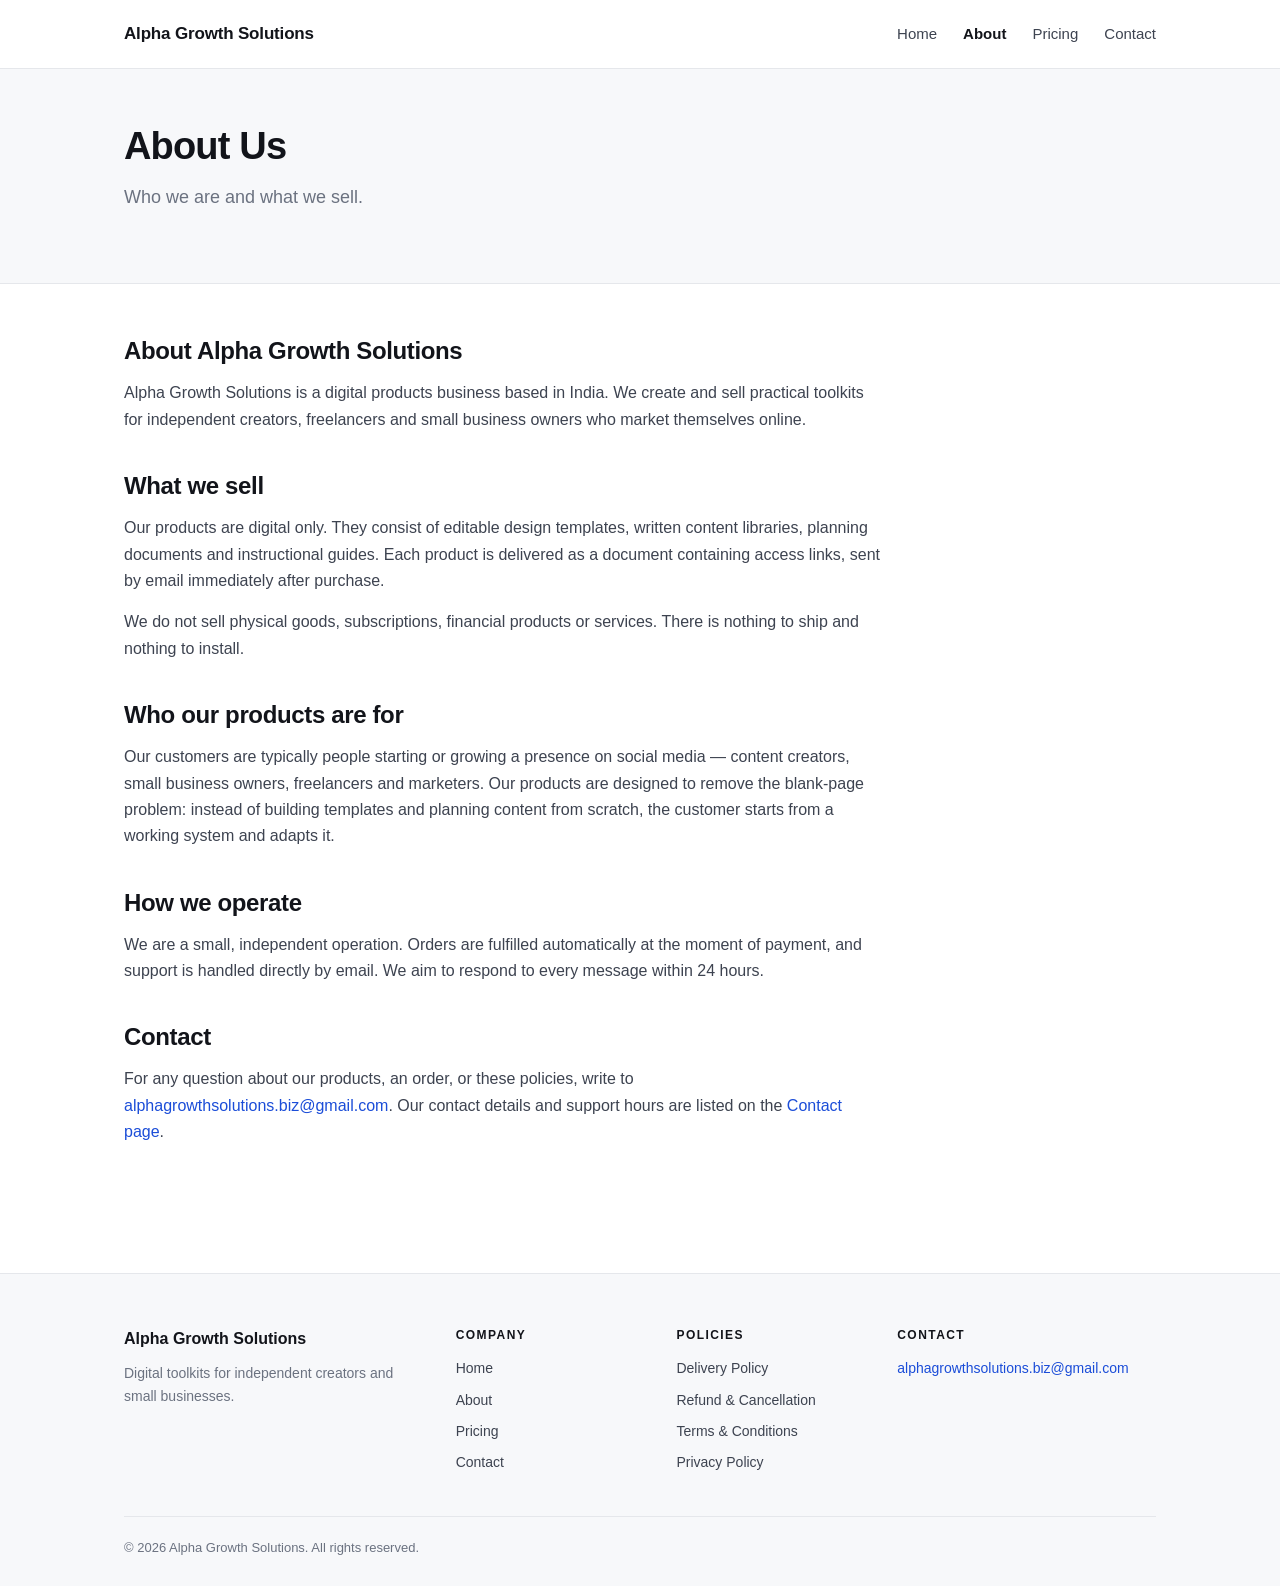
==== about.html @ 874b8387 "Contact by email only; remove phone, address and last-updated dates" ====
<!doctype html>
<html lang="en">
<head>
<meta charset="utf-8">
<meta name="viewport" content="width=device-width, initial-scale=1">
<title>About Us &middot; Alpha Growth Solutions</title>
<meta name="description" content="About Alpha Growth Solutions &mdash; who we are and what we sell.">
<link rel="stylesheet" href="assets/styles.css">
</head>
<body>
<header class="site-header">
  <div class="wrap header-inner">
    <a class="brand" href="index.html">Alpha Growth Solutions</a>
    <nav class="nav"><a href="index.html">Home</a>
        <a href="about.html" class="active">About</a>
        <a href="pricing.html">Pricing</a>
        <a href="contact.html">Contact</a></nav>
  </div>
</header>

<section class="hero">
  <div class="wrap">
    <h1>About Us</h1>
    <p class="hero-sub">Who we are and what we sell.</p>
  </div>
</section>
<main class="wrap prose">
<h2>About Alpha Growth Solutions</h2>
<p>Alpha Growth Solutions is a digital products business based in India. We create and sell practical toolkits
   for independent creators, freelancers and small business owners who market themselves online.</p>

<h2>What we sell</h2>
<p>Our products are digital only. They consist of editable design templates, written content
   libraries, planning documents and instructional guides. Each product is delivered as a document
   containing access links, sent by email immediately after purchase.</p>
<p>We do not sell physical goods, subscriptions, financial products or services. There is nothing to
   ship and nothing to install.</p>

<h2>Who our products are for</h2>
<p>Our customers are typically people starting or growing a presence on social media &mdash; content
   creators, small business owners, freelancers and marketers. Our products are designed to remove
   the blank-page problem: instead of building templates and planning content from scratch, the
   customer starts from a working system and adapts it.</p>

<h2>How we operate</h2>
<p>We are a small, independent operation. Orders are fulfilled automatically at the moment of
   payment, and support is handled directly by email. We aim to respond to every message
   within 24 hours.</p>

<h2>Contact</h2>
<p>For any question about our products, an order, or these policies, write to
   <a href="mailto:alphagrowthsolutions.biz@gmail.com">alphagrowthsolutions.biz@gmail.com</a>. Our contact details and support hours are listed
   on the <a href="contact.html">Contact page</a>.</p>
</main>

<footer class="site-footer">
  <div class="wrap">
    <div class="footer-grid">
      <div>
        <div class="footer-brand">Alpha Growth Solutions</div>
        <p class="footer-text">Digital toolkits for independent creators and small businesses.</p>
      </div>
      <div>
        <h4>Company</h4>
        <a href="index.html">Home</a>
        <a href="about.html" class="active">About</a>
        <a href="pricing.html">Pricing</a>
        <a href="contact.html">Contact</a>
      </div>
      <div>
        <h4>Policies</h4>
        <a href="delivery.html">Delivery Policy</a>
        <a href="refunds.html">Refund &amp; Cancellation</a>
        <a href="terms.html">Terms &amp; Conditions</a>
        <a href="privacy.html">Privacy Policy</a>
      </div>
      <div>
        <h4>Contact</h4>
        <p class="footer-text">
          <a href="mailto:alphagrowthsolutions.biz@gmail.com">alphagrowthsolutions.biz@gmail.com</a>
        </p>
      </div>
    </div>
    <div class="footer-bar">
      <span>&copy; 2026 Alpha Growth Solutions. All rights reserved.</span>
    </div>
  </div>
</footer>
</body>
</html>
---- assets/styles.css ----
/* Alpha Growth Solutions — site styles */

:root{
  --ink:#12141a;
  --body:#3d4350;
  --muted:#6b7280;
  --line:#e5e7eb;
  --bg:#ffffff;
  --bg-alt:#f7f8fa;
  --accent:#1b4dd8;
  --accent-dark:#123aa8;
  --max:1080px;
}

*,*::before,*::after{box-sizing:border-box;margin:0;padding:0}

html{-webkit-text-size-adjust:100%}

body{
  font-family:-apple-system,BlinkMacSystemFont,"Segoe UI",Inter,Roboto,Helvetica,Arial,sans-serif;
  color:var(--body);
  background:var(--bg);
  font-size:16px;
  line-height:1.65;
}

.wrap{max-width:var(--max);margin:0 auto;padding:0 24px}

a{color:var(--accent);text-decoration:none}
a:hover{text-decoration:underline}

/* ---------- header ---------- */
.site-header{
  background:var(--bg);
  border-bottom:1px solid var(--line);
  position:sticky;top:0;z-index:20;
}
.header-inner{
  display:flex;align-items:center;justify-content:space-between;
  gap:24px;min-height:68px;flex-wrap:wrap;
}
.brand{
  font-weight:700;font-size:17px;color:var(--ink);letter-spacing:-.01em;
}
.brand:hover{text-decoration:none}
.nav{display:flex;gap:26px;flex-wrap:wrap}
.nav a{color:var(--body);font-size:15px;font-weight:500}
.nav a.active{color:var(--ink);font-weight:600}

/* ---------- hero ---------- */
.hero{
  background:var(--bg-alt);
  border-bottom:1px solid var(--line);
  padding:56px 0;
}
.hero-lg{padding:88px 0}
.hero h1{
  font-size:38px;line-height:1.15;letter-spacing:-.022em;
  color:var(--ink);font-weight:800;
}
.hero-lg h1{font-size:46px}
.hero-sub{margin-top:14px;font-size:18px;color:var(--muted);max-width:640px}
.eyebrow{
  font-size:12px;font-weight:700;letter-spacing:.14em;text-transform:uppercase;
  color:var(--accent);margin-bottom:14px;
}

/* ---------- buttons ---------- */
.btn{
  display:inline-block;margin-top:26px;
  background:var(--accent);color:#fff;
  font-weight:600;font-size:15px;
  padding:12px 26px;border-radius:6px;
}
.btn:hover{background:var(--accent-dark);text-decoration:none}

/* ---------- content ---------- */
/* Every <main> also carries .wrap, and `.wrap{padding:0 24px}` is (0,1,0) while
   a bare `main` is only (0,0,1) — so the shorthand there would flatten the
   vertical padding to zero regardless of source order. The `main.wrap`
   qualifier and longhand properties below are what keep the space under the
   hero. Don't collapse this back into a bare `main { padding: ... }`. */
main{padding:52px 0 72px}
main.wrap{padding-top:52px;padding-bottom:72px}
.band{margin-bottom:52px}
.band:last-child{margin-bottom:0}

h2{
  font-size:24px;line-height:1.25;letter-spacing:-.015em;
  color:var(--ink);font-weight:700;margin-bottom:14px;
}
h3{
  font-size:18px;color:var(--ink);font-weight:700;
  margin:26px 0 10px;letter-spacing:-.008em;
}
p{margin-bottom:15px;max-width:760px}
ul,ol{margin:0 0 15px 22px;max-width:760px}
li{margin-bottom:8px}

.prose h2{margin-top:38px}
.prose h2:first-of-type{margin-top:0}
.meta{color:var(--muted);font-size:14px;margin-bottom:32px}
.small{font-size:14px;color:var(--muted)}

.card{
  border:1px solid var(--line);border-radius:10px;
  padding:30px;background:var(--bg);
}
.card h3{margin-top:0}

.price{font-size:26px;font-weight:800;color:var(--ink);margin:20px 0 6px}
.price span{font-size:15px;font-weight:500;color:var(--muted)}
.price.big{font-size:36px;margin:8px 0 26px}

.steps{counter-reset:s;list-style:none;margin-left:0}
.steps li{
  position:relative;padding-left:40px;margin-bottom:16px;max-width:760px;
}
.steps li::before{
  counter-increment:s;content:counter(s);
  position:absolute;left:0;top:1px;
  width:26px;height:26px;border-radius:50%;
  background:var(--accent);color:#fff;
  font-size:13px;font-weight:700;
  display:flex;align-items:center;justify-content:center;
}

.contact-grid{
  display:grid;grid-template-columns:repeat(auto-fit,minmax(230px,1fr));
  gap:20px;margin-bottom:44px;
}
.contact-card{
  border:1px solid var(--line);border-radius:10px;padding:24px;background:var(--bg-alt);
}
.contact-card h3{margin-top:0;font-size:15px;text-transform:uppercase;letter-spacing:.07em;color:var(--muted)}
.contact-card p{margin-bottom:6px;font-size:16px;color:var(--ink);word-break:break-word}
.contact-card.solo{max-width:520px;margin-bottom:44px;padding:28px}
.contact-email{font-size:19px;font-weight:600;margin:10px 0 12px}
.contact-email a{word-break:break-word}

/* ---------- footer ---------- */
.site-footer{
  background:var(--bg-alt);border-top:1px solid var(--line);
  padding:52px 0 28px;margin-top:40px;
}
.footer-grid{
  display:grid;grid-template-columns:1.6fr 1fr 1fr 1.4fr;
  gap:36px;padding-bottom:34px;
}
.footer-brand{font-weight:700;color:var(--ink);margin-bottom:10px}
.footer-text{font-size:14px;color:var(--muted);margin:0}
.site-footer h4{
  font-size:12px;text-transform:uppercase;letter-spacing:.12em;
  color:var(--ink);margin-bottom:12px;font-weight:700;
}
.site-footer a{display:block;font-size:14px;color:var(--body);margin-bottom:8px}
.footer-text a{display:inline;color:var(--accent)}
.footer-bar{
  border-top:1px solid var(--line);padding-top:20px;
  display:flex;justify-content:space-between;gap:16px;flex-wrap:wrap;
  font-size:13px;color:var(--muted);
}

@media (max-width:820px){
  .footer-grid{grid-template-columns:1fr 1fr}
}
@media (max-width:560px){
  .hero h1{font-size:30px}
  .hero-lg h1{font-size:34px}
  .header-inner{min-height:auto;padding:14px 0}
  .nav{gap:18px}
  .footer-grid{grid-template-columns:1fr}
}
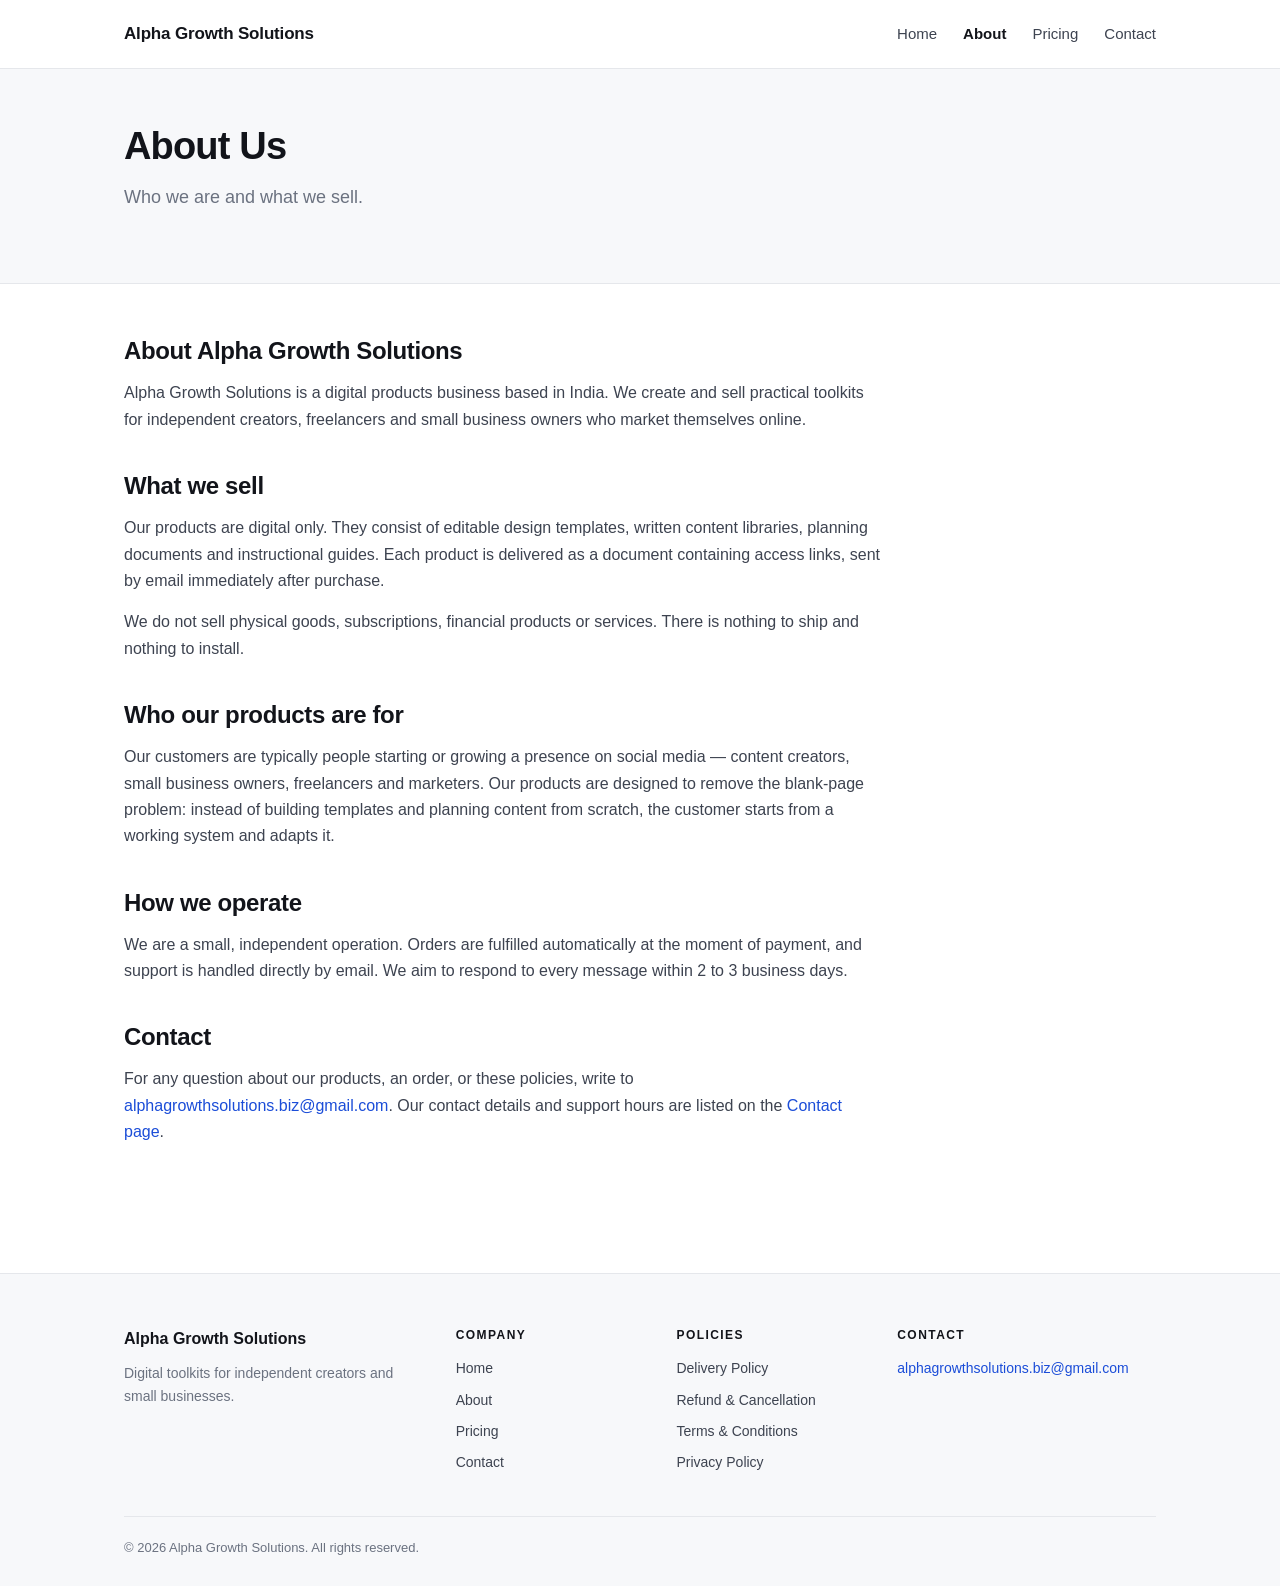
==== commit 38c876b4: "Support response time is 2-3 business days; clarify access window restarts on resend" ====
--- a/about.html
+++ b/about.html
@@ -45,7 +45,7 @@
 <h2>How we operate</h2>
 <p>We are a small, independent operation. Orders are fulfilled automatically at the moment of
    payment, and support is handled directly by email. We aim to respond to every message
-   within 24 hours.</p>
+   within 2 to 3 business days.</p>
 
 <h2>Contact</h2>
 <p>For any question about our products, an order, or these policies, write to
--- a/assets/styles.css
+++ b/assets/styles.css
@@ -98,7 +98,10 @@
 li{margin-bottom:8px}
 
 .prose h2{margin-top:38px}
-.prose h2:first-of-type{margin-top:0}
+/* Reset the leading gap only when the heading genuinely starts the page.
+   `:first-of-type` was wrong: on Contact the first h2 follows the email card,
+   so it matched and stripped the margin that separates them. */
+.prose h2:first-child{margin-top:0}
 .meta{color:var(--muted);font-size:14px;margin-bottom:32px}
 .small{font-size:14px;color:var(--muted)}
 
@@ -134,7 +137,10 @@
 }
 .contact-card h3{margin-top:0;font-size:15px;text-transform:uppercase;letter-spacing:.07em;color:var(--muted)}
 .contact-card p{margin-bottom:6px;font-size:16px;color:var(--ink);word-break:break-word}
-.contact-card.solo{max-width:520px;margin-bottom:44px;padding:28px}
+/* A bordered block needs more trailing space than a paragraph to read as an
+   equal break — its hard bottom edge sits tight, where text has descender slack.
+   Note this collapses with the following h2's margin-top, so it must exceed it. */
+.contact-card.solo{max-width:520px;margin-bottom:64px;padding:28px}
 .contact-email{font-size:19px;font-weight:600;margin:10px 0 12px}
 .contact-email a{word-break:break-word}
 
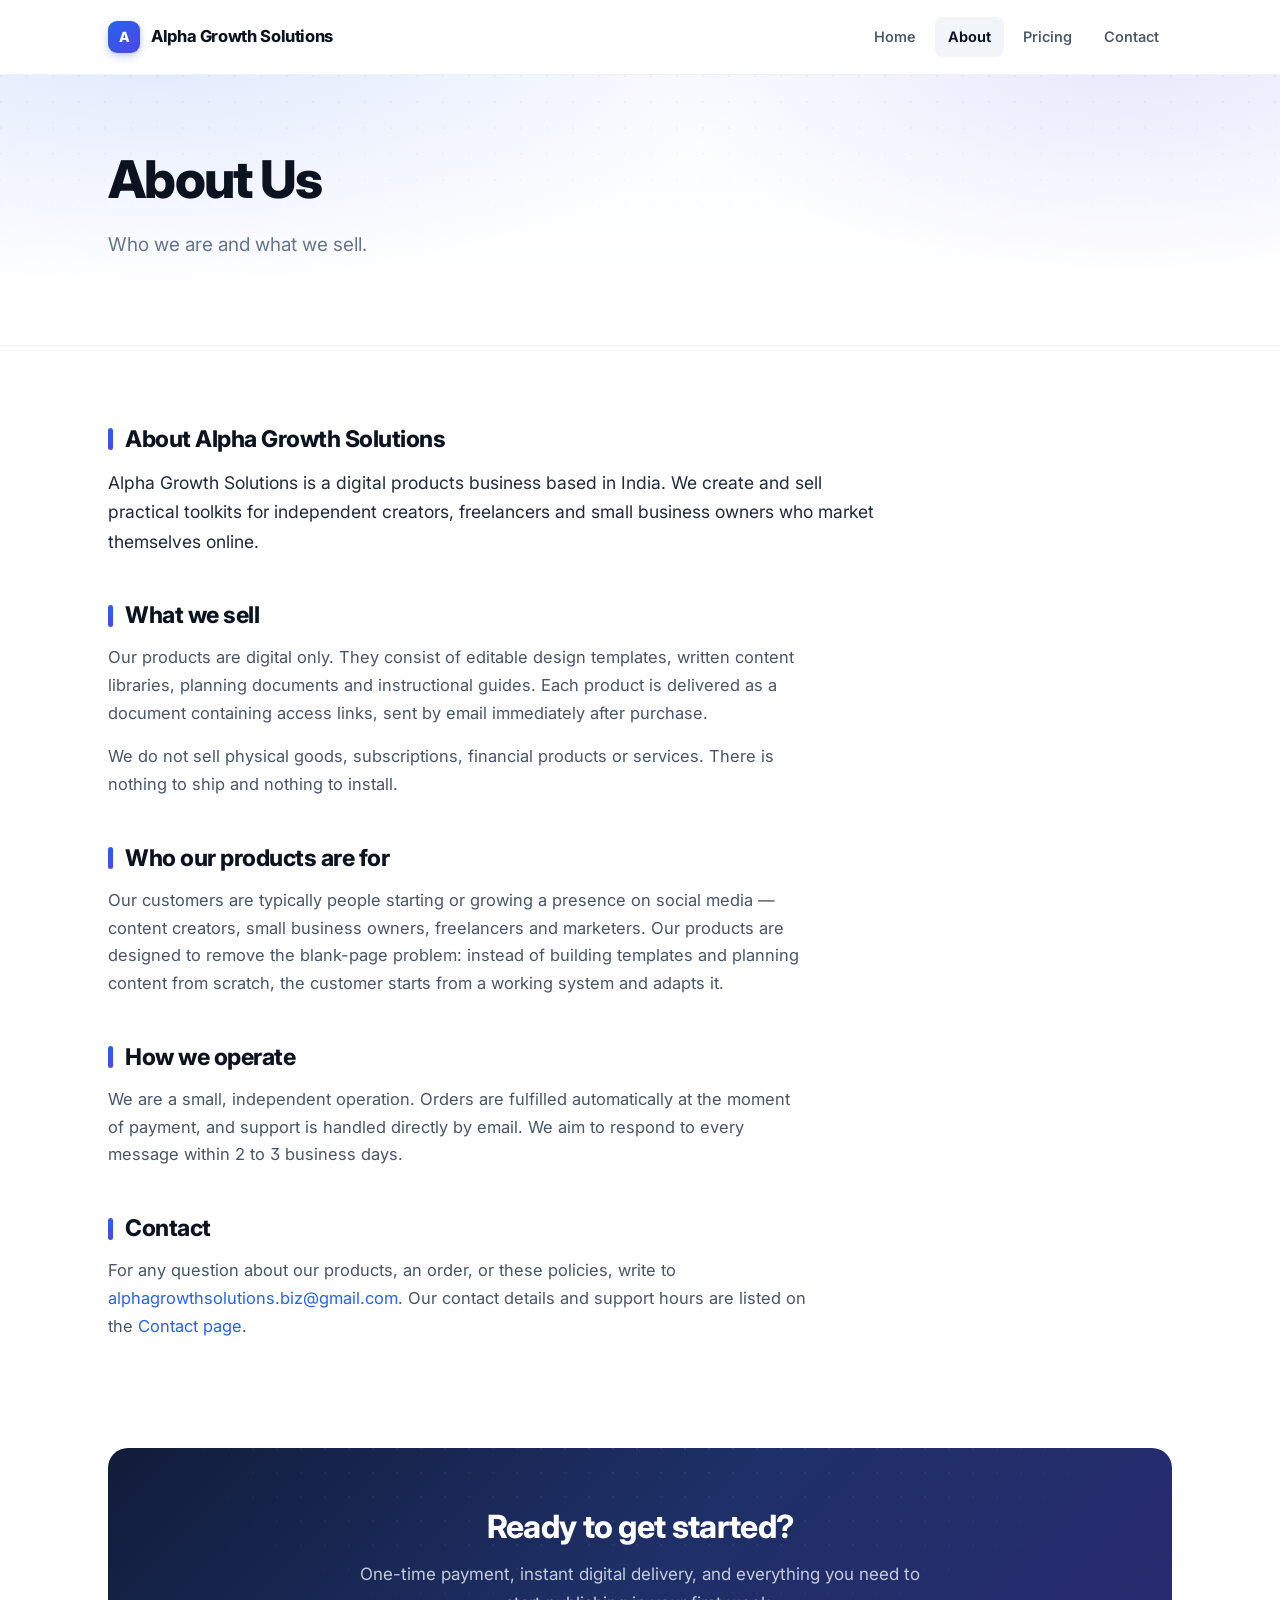
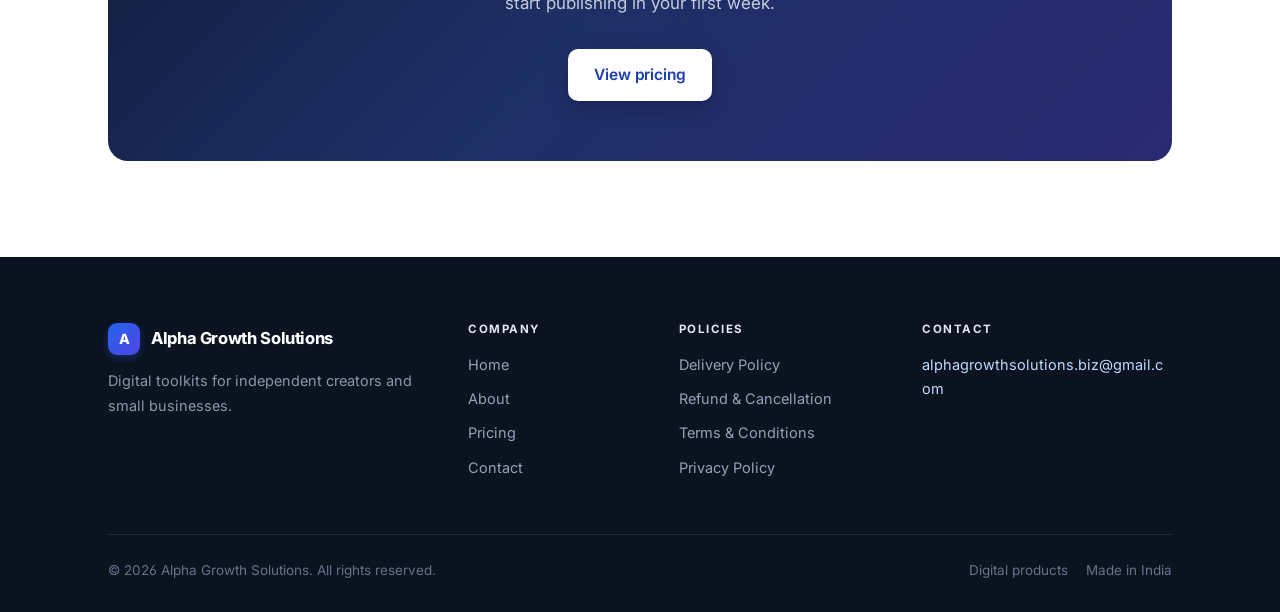
==== commit 0756ef0c: "Design pass: brand mark, icons, gradient hero, product/pricing cards, policy TOC, CTA band, dark foo" ====
--- a/about.html
+++ b/about.html
@@ -5,12 +5,19 @@
 <meta name="viewport" content="width=device-width, initial-scale=1">
 <title>About Us &middot; Alpha Growth Solutions</title>
 <meta name="description" content="About Alpha Growth Solutions &mdash; who we are and what we sell.">
+<meta name="theme-color" content="#2563eb">
+<link rel="preconnect" href="https://fonts.googleapis.com">
+<link rel="preconnect" href="https://fonts.gstatic.com" crossorigin>
+<link rel="stylesheet" href="https://fonts.googleapis.com/css2?family=Inter:wght@400;500;600;700;800&display=swap">
 <link rel="stylesheet" href="assets/styles.css">
 </head>
 <body>
 <header class="site-header">
   <div class="wrap header-inner">
-    <a class="brand" href="index.html">Alpha Growth Solutions</a>
+    <a class="brand" href="index.html">
+      <span class="brand-mark"><span>A</span></span>
+      Alpha Growth Solutions
+    </a>
     <nav class="nav"><a href="index.html">Home</a>
         <a href="about.html" class="active">About</a>
         <a href="pricing.html">Pricing</a>
@@ -24,7 +31,8 @@
     <p class="hero-sub">Who we are and what we sell.</p>
   </div>
 </section>
-<main class="wrap prose">
+<main class="wrap">
+<div class="prose">
 <h2>About Alpha Growth Solutions</h2>
 <p>Alpha Growth Solutions is a digital products business based in India. We create and sell practical toolkits
    for independent creators, freelancers and small business owners who market themselves online.</p>
@@ -51,13 +59,29 @@
 <p>For any question about our products, an order, or these policies, write to
    <a href="mailto:alphagrowthsolutions.biz@gmail.com">alphagrowthsolutions.biz@gmail.com</a>. Our contact details and support hours are listed
    on the <a href="contact.html">Contact page</a>.</p>
+</div>
 </main>
+
+<div class="wrap">
+  <section class="cta">
+    <h2>Ready to get started?</h2>
+    <p>One-time payment, instant digital delivery, and everything you need to start
+       publishing in your first week.</p>
+    <div class="btn-row">
+      <a class="btn btn-light" href="pricing.html">View pricing</a>
+    </div>
+  </section>
+</div>
+
 
 <footer class="site-footer">
   <div class="wrap">
     <div class="footer-grid">
       <div>
-        <div class="footer-brand">Alpha Growth Solutions</div>
+        <div class="footer-brand">
+          <span class="brand-mark"><span>A</span></span>
+          Alpha Growth Solutions
+        </div>
         <p class="footer-text">Digital toolkits for independent creators and small businesses.</p>
       </div>
       <div>
@@ -83,6 +107,10 @@
     </div>
     <div class="footer-bar">
       <span>&copy; 2026 Alpha Growth Solutions. All rights reserved.</span>
+      <span class="dot-row">
+        <span>Digital products</span>
+        <span>Made in India</span>
+      </span>
     </div>
   </div>
 </footer>
--- a/assets/styles.css
+++ b/assets/styles.css
@@ -1,179 +1,391 @@
-/* Alpha Growth Solutions — site styles */
+/* ==========================================================================
+   Alpha Growth Solutions — design system
+   ========================================================================== */
 
 :root{
-  --ink:#12141a;
-  --body:#3d4350;
-  --muted:#6b7280;
-  --line:#e5e7eb;
+  /* neutrals */
+  --ink:#0b1220;
+  --ink-2:#1e293b;
+  --body:#475569;
+  --muted:#64748b;
+  --faint:#94a3b8;
+  --line:#e5e9f0;
+  --line-soft:#eef2f7;
   --bg:#ffffff;
-  --bg-alt:#f7f8fa;
-  --accent:#1b4dd8;
-  --accent-dark:#123aa8;
-  --max:1080px;
+  --bg-soft:#f8fafc;
+  --bg-tint:#f1f5f9;
+
+  /* brand */
+  --brand:#2563eb;
+  --brand-dark:#1d4ed8;
+  --brand-deep:#1e40af;
+  --violet:#4f46e5;
+  --sky:#0ea5e9;
+  --green:#059669;
+
+  --grad:linear-gradient(135deg,var(--brand) 0%,var(--violet) 100%);
+
+  --shadow-sm:0 1px 2px rgba(15,23,42,.05);
+  --shadow:0 4px 14px rgba(15,23,42,.07),0 1px 3px rgba(15,23,42,.04);
+  --shadow-lg:0 18px 44px rgba(15,23,42,.11),0 4px 12px rgba(15,23,42,.05);
+
+  --r:14px;
+  --r-sm:9px;
+  --max:1120px;
 }
 
 *,*::before,*::after{box-sizing:border-box;margin:0;padding:0}
-
-html{-webkit-text-size-adjust:100%}
+html{-webkit-text-size-adjust:100%;scroll-behavior:smooth;scroll-padding-top:88px}
 
 body{
-  font-family:-apple-system,BlinkMacSystemFont,"Segoe UI",Inter,Roboto,Helvetica,Arial,sans-serif;
+  font-family:"Inter",-apple-system,BlinkMacSystemFont,"Segoe UI",Roboto,Helvetica,Arial,sans-serif;
   color:var(--body);
   background:var(--bg);
-  font-size:16px;
-  line-height:1.65;
-}
-
-.wrap{max-width:var(--max);margin:0 auto;padding:0 24px}
-
-a{color:var(--accent);text-decoration:none}
-a:hover{text-decoration:underline}
-
-/* ---------- header ---------- */
+  font-size:16.5px;
+  line-height:1.68;
+  -webkit-font-smoothing:antialiased;
+  -moz-osx-font-smoothing:grayscale;
+  font-feature-settings:"cv02","cv03","cv04","ss01";
+}
+
+.wrap{max-width:var(--max);margin:0 auto;padding:0 28px}
+
+a{color:var(--brand);text-decoration:none;transition:color .15s ease}
+a:hover{color:var(--brand-deep)}
+
+h1,h2,h3,h4{color:var(--ink);letter-spacing:-.021em;line-height:1.18}
+h1{font-size:clamp(34px,4.6vw,52px);font-weight:800;letter-spacing:-.032em}
+h2{font-size:clamp(24px,2.7vw,32px);font-weight:750}
+h3{font-size:19px;font-weight:700;letter-spacing:-.014em}
+h4{font-size:15px;font-weight:700}
+
+p{margin-bottom:16px;max-width:70ch}
+ul,ol{margin:0 0 16px 22px;max-width:70ch}
+li{margin-bottom:9px}
+strong{color:var(--ink-2);font-weight:650}
+
+/* ---------- shared atoms ------------------------------------------------ */
+.eyebrow{
+  display:inline-flex;align-items:center;gap:8px;
+  font-size:12px;font-weight:700;letter-spacing:.13em;text-transform:uppercase;
+  color:var(--brand);margin-bottom:18px;
+}
+.eyebrow::before{
+  content:"";width:22px;height:2px;border-radius:2px;background:var(--grad);
+}
+
+.pill{
+  display:inline-flex;align-items:center;gap:7px;
+  background:var(--bg-tint);border:1px solid var(--line);
+  color:var(--ink-2);font-size:13px;font-weight:600;
+  padding:6px 13px;border-radius:999px;
+}
+.pill svg{width:14px;height:14px;color:var(--green)}
+
+.lede{font-size:19px;line-height:1.6;color:var(--muted);max-width:62ch}
+
+/* ---------- header ------------------------------------------------------ */
 .site-header{
-  background:var(--bg);
-  border-bottom:1px solid var(--line);
-  position:sticky;top:0;z-index:20;
+  position:sticky;top:0;z-index:50;
+  background:rgba(255,255,255,.88);
+  backdrop-filter:saturate(180%) blur(14px);
+  -webkit-backdrop-filter:saturate(180%) blur(14px);
+  border-bottom:1px solid var(--line-soft);
 }
 .header-inner{
   display:flex;align-items:center;justify-content:space-between;
-  gap:24px;min-height:68px;flex-wrap:wrap;
+  gap:26px;min-height:74px;flex-wrap:wrap;
 }
 .brand{
-  font-weight:700;font-size:17px;color:var(--ink);letter-spacing:-.01em;
-}
-.brand:hover{text-decoration:none}
-.nav{display:flex;gap:26px;flex-wrap:wrap}
-.nav a{color:var(--body);font-size:15px;font-weight:500}
-.nav a.active{color:var(--ink);font-weight:600}
-
-/* ---------- hero ---------- */
+  display:flex;align-items:center;gap:11px;
+  font-weight:750;font-size:16.5px;color:var(--ink);letter-spacing:-.022em;
+}
+.brand:hover{color:var(--ink)}
+.brand-mark{
+  width:32px;height:32px;border-radius:9px;background:var(--grad);
+  display:grid;place-items:center;flex:0 0 auto;
+  box-shadow:0 3px 9px rgba(37,99,235,.32);
+}
+.brand-mark span{color:#fff;font-weight:800;font-size:14px;letter-spacing:-.03em}
+
+.nav{display:flex;align-items:center;gap:6px;flex-wrap:wrap}
+.nav a{
+  color:var(--body);font-size:14.5px;font-weight:550;
+  padding:8px 13px;border-radius:8px;transition:all .15s ease;
+}
+.nav a:hover{color:var(--ink);background:var(--bg-tint)}
+.nav a.active{color:var(--ink);font-weight:650;background:var(--bg-tint)}
+
+/* ---------- buttons ----------------------------------------------------- */
+.btn{
+  display:inline-flex;align-items:center;justify-content:center;gap:9px;
+  background:var(--grad);color:#fff;
+  font-weight:620;font-size:15.5px;letter-spacing:-.01em;
+  padding:13px 26px;border-radius:10px;
+  box-shadow:0 5px 16px rgba(37,99,235,.3);
+  transition:transform .15s ease,box-shadow .15s ease,filter .15s ease;
+}
+.btn:hover{
+  color:#fff;transform:translateY(-1px);filter:saturate(1.08);
+  box-shadow:0 9px 24px rgba(37,99,235,.36);
+}
+.btn svg{width:17px;height:17px}
+.btn-ghost{
+  background:var(--bg);color:var(--ink);
+  border:1px solid var(--line);box-shadow:var(--shadow-sm);
+}
+.btn-ghost:hover{color:var(--ink);border-color:var(--line-soft);background:var(--bg-soft);filter:none}
+.btn-light{
+  background:#fff;color:var(--brand-deep);box-shadow:0 6px 20px rgba(2,6,23,.22);
+}
+.btn-light:hover{color:var(--brand-deep)}
+.btn-row{display:flex;gap:13px;flex-wrap:wrap;margin-top:32px}
+
+/* ---------- hero -------------------------------------------------------- */
 .hero{
-  background:var(--bg-alt);
-  border-bottom:1px solid var(--line);
-  padding:56px 0;
-}
-.hero-lg{padding:88px 0}
-.hero h1{
-  font-size:38px;line-height:1.15;letter-spacing:-.022em;
-  color:var(--ink);font-weight:800;
-}
-.hero-lg h1{font-size:46px}
-.hero-sub{margin-top:14px;font-size:18px;color:var(--muted);max-width:640px}
-.eyebrow{
-  font-size:12px;font-weight:700;letter-spacing:.14em;text-transform:uppercase;
-  color:var(--accent);margin-bottom:14px;
-}
-
-/* ---------- buttons ---------- */
-.btn{
-  display:inline-block;margin-top:26px;
-  background:var(--accent);color:#fff;
-  font-weight:600;font-size:15px;
-  padding:12px 26px;border-radius:6px;
-}
-.btn:hover{background:var(--accent-dark);text-decoration:none}
-
-/* ---------- content ---------- */
-/* Every <main> also carries .wrap, and `.wrap{padding:0 24px}` is (0,1,0) while
-   a bare `main` is only (0,0,1) — so the shorthand there would flatten the
-   vertical padding to zero regardless of source order. The `main.wrap`
-   qualifier and longhand properties below are what keep the space under the
-   hero. Don't collapse this back into a bare `main { padding: ... }`. */
-main{padding:52px 0 72px}
-main.wrap{padding-top:52px;padding-bottom:72px}
-.band{margin-bottom:52px}
+  position:relative;overflow:hidden;
+  border-bottom:1px solid var(--line-soft);
+  padding:74px 0 68px;
+  background:
+    radial-gradient(1000px 420px at 12% -18%,rgba(37,99,235,.13),transparent 62%),
+    radial-gradient(820px 380px at 88% -8%,rgba(79,70,229,.11),transparent 58%),
+    linear-gradient(180deg,#fbfcff 0%,#ffffff 100%);
+}
+.hero-lg{padding:104px 0 96px}
+.hero::before{
+  content:"";position:absolute;inset:0;pointer-events:none;
+  background-image:radial-gradient(circle at 1px 1px,rgba(15,23,42,.075) 1px,transparent 0);
+  background-size:26px 26px;
+  -webkit-mask-image:linear-gradient(180deg,rgba(0,0,0,.55),transparent 72%);
+  mask-image:linear-gradient(180deg,rgba(0,0,0,.55),transparent 72%);
+}
+.hero > .wrap{position:relative}
+.hero h1{max-width:17ch}
+.hero-sub{margin-top:20px;font-size:19px;line-height:1.6;color:var(--muted);max-width:60ch}
+.hero-badges{display:flex;gap:10px;flex-wrap:wrap;margin-top:34px}
+
+.gradient-text{
+  background:var(--grad);
+  -webkit-background-clip:text;background-clip:text;color:transparent;
+}
+
+/* ---------- sections ---------------------------------------------------- */
+main{padding:80px 0 92px}
+main.wrap{padding-top:80px;padding-bottom:92px}
+.band{margin-bottom:80px}
 .band:last-child{margin-bottom:0}
-
-h2{
-  font-size:24px;line-height:1.25;letter-spacing:-.015em;
-  color:var(--ink);font-weight:700;margin-bottom:14px;
-}
-h3{
-  font-size:18px;color:var(--ink);font-weight:700;
-  margin:26px 0 10px;letter-spacing:-.008em;
-}
-p{margin-bottom:15px;max-width:760px}
-ul,ol{margin:0 0 15px 22px;max-width:760px}
-li{margin-bottom:8px}
-
-.prose h2{margin-top:38px}
-/* Reset the leading gap only when the heading genuinely starts the page.
-   `:first-of-type` was wrong: on Contact the first h2 follows the email card,
-   so it matched and stripped the margin that separates them. */
+.band-head{margin-bottom:34px;max-width:64ch}
+.band-head p{margin-top:12px;color:var(--muted);font-size:17px}
+
+.section-alt{
+  background:var(--bg-soft);
+  border-block:1px solid var(--line-soft);
+  padding:80px 0;margin:0 0 80px;
+}
+
+/* ---------- cards / grids ----------------------------------------------- */
+.grid{display:grid;gap:22px}
+.grid-2{grid-template-columns:repeat(auto-fit,minmax(300px,1fr))}
+.grid-3{grid-template-columns:repeat(auto-fit,minmax(258px,1fr))}
+
+.card{
+  background:var(--bg);border:1px solid var(--line);border-radius:var(--r);
+  padding:30px;box-shadow:var(--shadow-sm);
+  transition:box-shadow .2s ease,transform .2s ease,border-color .2s ease;
+}
+.card:hover{box-shadow:var(--shadow);transform:translateY(-2px);border-color:var(--line-soft)}
+.card h3{margin-bottom:10px}
+.card p:last-child{margin-bottom:0}
+
+.icon-tile{
+  width:44px;height:44px;border-radius:11px;
+  display:grid;place-items:center;margin-bottom:18px;
+  background:linear-gradient(135deg,rgba(37,99,235,.11),rgba(79,70,229,.11));
+  border:1px solid rgba(37,99,235,.16);
+}
+.icon-tile svg{width:21px;height:21px;color:var(--brand)}
+
+/* feature product card */
+.product-card{
+  background:var(--bg);border:1px solid var(--line);border-radius:18px;
+  box-shadow:var(--shadow);overflow:hidden;
+}
+.product-card .pc-head{
+  padding:32px 34px 26px;
+  background:linear-gradient(180deg,var(--bg-soft),var(--bg));
+  border-bottom:1px solid var(--line-soft);
+}
+.product-card .pc-body{padding:28px 34px 34px}
+.tagline-badge{
+  display:inline-block;background:rgba(37,99,235,.09);color:var(--brand-deep);
+  font-size:12px;font-weight:700;letter-spacing:.09em;text-transform:uppercase;
+  padding:5px 11px;border-radius:6px;margin-bottom:14px;
+}
+
+/* checklist */
+.check{list-style:none;margin:0 0 20px}
+.check li{
+  position:relative;padding-left:31px;margin-bottom:12px;color:var(--body);
+}
+.check li::before{
+  content:"";position:absolute;left:0;top:5px;
+  width:20px;height:20px;border-radius:50%;
+  background:rgba(5,150,105,.11);
+}
+.check li::after{
+  content:"";position:absolute;left:6px;top:10px;
+  width:8px;height:4.5px;border-left:2px solid var(--green);border-bottom:2px solid var(--green);
+  transform:rotate(-45deg);
+}
+.cross li::before{background:rgba(100,116,139,.11)}
+.cross li::after{
+  left:6.5px;top:13.5px;width:8px;height:0;
+  border-left:0;border-bottom:2px solid var(--faint);transform:none;
+}
+
+/* price */
+.price{display:flex;align-items:baseline;gap:10px;margin:20px 0 6px}
+.price .amt{font-size:40px;font-weight:800;color:var(--ink);letter-spacing:-.035em;line-height:1}
+.price .per{font-size:15px;color:var(--muted);font-weight:500}
+.price-note{font-size:14px;color:var(--muted);margin-bottom:22px}
+
+/* steps */
+.steps{list-style:none;margin:0;counter-reset:s;display:grid;gap:0}
+.steps li{
+  position:relative;padding:0 0 30px 60px;margin:0;
+}
+.steps li:last-child{padding-bottom:0}
+.steps li::before{
+  counter-increment:s;content:counter(s,decimal-leading-zero);
+  position:absolute;left:0;top:-2px;
+  width:38px;height:38px;border-radius:11px;
+  background:var(--bg);border:1px solid var(--line);
+  color:var(--brand);font-size:13px;font-weight:750;
+  display:grid;place-items:center;box-shadow:var(--shadow-sm);
+}
+.steps li::after{
+  content:"";position:absolute;left:19px;top:44px;bottom:8px;
+  width:1px;background:linear-gradient(180deg,var(--line),transparent);
+}
+.steps li:last-child::after{display:none}
+.steps h3{font-size:17px;margin-bottom:5px}
+.steps p{margin-bottom:0;color:var(--muted)}
+
+/* ---------- prose / policy pages ---------------------------------------- */
+.prose-layout{display:grid;grid-template-columns:230px 1fr;gap:56px;align-items:start}
+.toc{position:sticky;top:104px}
+.toc h4{
+  font-size:11.5px;letter-spacing:.13em;text-transform:uppercase;
+  color:var(--faint);margin-bottom:14px;
+}
+.toc a{
+  display:block;font-size:14px;color:var(--muted);font-weight:500;
+  padding:6px 0 6px 14px;border-left:2px solid var(--line);
+  transition:all .15s ease;
+}
+.toc a:hover{color:var(--brand);border-left-color:var(--brand)}
+
+.prose h2{
+  /* bottom margin matters as much as top — without it the heading sits
+     directly on its first paragraph. */
+  margin:46px 0 15px;padding-top:0;font-size:23px;
+  display:flex;align-items:center;gap:12px;
+}
+.prose h2::before{
+  content:"";width:5px;height:22px;border-radius:3px;background:var(--grad);flex:0 0 auto;
+}
 .prose h2:first-child{margin-top:0}
-.meta{color:var(--muted);font-size:14px;margin-bottom:32px}
-.small{font-size:14px;color:var(--muted)}
-
-.card{
-  border:1px solid var(--line);border-radius:10px;
-  padding:30px;background:var(--bg);
-}
-.card h3{margin-top:0}
-
-.price{font-size:26px;font-weight:800;color:var(--ink);margin:20px 0 6px}
-.price span{font-size:15px;font-weight:500;color:var(--muted)}
-.price.big{font-size:36px;margin:8px 0 26px}
-
-.steps{counter-reset:s;list-style:none;margin-left:0}
-.steps li{
-  position:relative;padding-left:40px;margin-bottom:16px;max-width:760px;
-}
-.steps li::before{
-  counter-increment:s;content:counter(s);
-  position:absolute;left:0;top:1px;
-  width:26px;height:26px;border-radius:50%;
-  background:var(--accent);color:#fff;
-  font-size:13px;font-weight:700;
-  display:flex;align-items:center;justify-content:center;
-}
-
-.contact-grid{
-  display:grid;grid-template-columns:repeat(auto-fit,minmax(230px,1fr));
-  gap:20px;margin-bottom:44px;
-}
+.prose h3{margin:30px 0 10px}
+.prose ul,.prose ol{margin-left:20px}
+.prose > p:first-of-type{font-size:17.5px;color:var(--ink-2)}
+
+.note-box{
+  background:var(--bg-soft);border:1px solid var(--line);
+  border-left:3px solid var(--brand);
+  border-radius:0 var(--r-sm) var(--r-sm) 0;
+  padding:22px 26px;margin:26px 0;
+}
+.note-box p:last-child{margin-bottom:0}
+
+/* ---------- contact ----------------------------------------------------- */
 .contact-card{
-  border:1px solid var(--line);border-radius:10px;padding:24px;background:var(--bg-alt);
-}
-.contact-card h3{margin-top:0;font-size:15px;text-transform:uppercase;letter-spacing:.07em;color:var(--muted)}
-.contact-card p{margin-bottom:6px;font-size:16px;color:var(--ink);word-break:break-word}
-/* A bordered block needs more trailing space than a paragraph to read as an
-   equal break — its hard bottom edge sits tight, where text has descender slack.
-   Note this collapses with the following h2's margin-top, so it must exceed it. */
-.contact-card.solo{max-width:520px;margin-bottom:64px;padding:28px}
-.contact-email{font-size:19px;font-weight:600;margin:10px 0 12px}
-.contact-email a{word-break:break-word}
-
-/* ---------- footer ---------- */
+  background:var(--bg);border:1px solid var(--line);border-radius:var(--r);
+  padding:32px;box-shadow:var(--shadow);max-width:540px;margin-bottom:64px;
+}
+.contact-card .icon-tile{margin-bottom:20px}
+.contact-card h3{font-size:14px;text-transform:uppercase;letter-spacing:.1em;color:var(--muted);margin-bottom:10px}
+.contact-email{font-size:20px;font-weight:680;letter-spacing:-.02em;margin-bottom:12px;word-break:break-word}
+.small{font-size:14.5px;color:var(--muted);margin-bottom:0}
+
+/* ---------- CTA band ---------------------------------------------------- */
+.cta{
+  position:relative;overflow:hidden;
+  background:linear-gradient(135deg,#111c3a 0%,#1e2f66 46%,#2a2a72 100%);
+  /* no top margin: the preceding <main> already contributes its bottom padding,
+     and the two would stack into a dead gap. */
+  border-radius:20px;padding:60px 52px;text-align:center;
+}
+.cta::before{
+  content:"";position:absolute;inset:0;
+  background-image:radial-gradient(circle at 1px 1px,rgba(255,255,255,.11) 1px,transparent 0);
+  background-size:24px 24px;
+  -webkit-mask-image:radial-gradient(70% 100% at 50% 0%,rgba(0,0,0,.85),transparent 72%);
+  mask-image:radial-gradient(70% 100% at 50% 0%,rgba(0,0,0,.85),transparent 72%);
+}
+.cta > *{position:relative}
+.cta h2{color:#fff;margin-bottom:14px}
+.cta p{color:rgba(226,232,240,.85);margin:0 auto;max-width:52ch;font-size:17px}
+.cta .btn-row{justify-content:center}
+
+/* ---------- footer ------------------------------------------------------ */
 .site-footer{
-  background:var(--bg-alt);border-top:1px solid var(--line);
-  padding:52px 0 28px;margin-top:40px;
+  background:var(--ink);color:#94a3b8;
+  padding:66px 0 30px;margin-top:96px;
 }
 .footer-grid{
-  display:grid;grid-template-columns:1.6fr 1fr 1fr 1.4fr;
-  gap:36px;padding-bottom:34px;
-}
-.footer-brand{font-weight:700;color:var(--ink);margin-bottom:10px}
-.footer-text{font-size:14px;color:var(--muted);margin:0}
+  display:grid;grid-template-columns:1.9fr 1fr 1.2fr 1.5fr;
+  gap:44px;padding-bottom:44px;
+}
+.footer-brand{
+  display:flex;align-items:center;gap:11px;
+  font-weight:750;color:#fff;font-size:16.5px;letter-spacing:-.022em;margin-bottom:14px;
+}
+.footer-text{font-size:14.5px;color:#8b98ab;margin:0;max-width:34ch}
 .site-footer h4{
-  font-size:12px;text-transform:uppercase;letter-spacing:.12em;
-  color:var(--ink);margin-bottom:12px;font-weight:700;
-}
-.site-footer a{display:block;font-size:14px;color:var(--body);margin-bottom:8px}
-.footer-text a{display:inline;color:var(--accent)}
+  font-size:11.5px;text-transform:uppercase;letter-spacing:.13em;
+  color:#e2e8f0;margin-bottom:16px;
+}
+.site-footer a{display:block;font-size:14.5px;color:#94a3b8;margin-bottom:10px}
+.site-footer a:hover{color:#fff}
+.footer-text a{display:inline;color:#bfdbfe;word-break:break-word}
+.footer-text a:hover{color:#fff}
 .footer-bar{
-  border-top:1px solid var(--line);padding-top:20px;
+  border-top:1px solid rgba(148,163,184,.16);padding-top:24px;
   display:flex;justify-content:space-between;gap:16px;flex-wrap:wrap;
-  font-size:13px;color:var(--muted);
-}
-
-@media (max-width:820px){
-  .footer-grid{grid-template-columns:1fr 1fr}
-}
-@media (max-width:560px){
-  .hero h1{font-size:30px}
-  .hero-lg h1{font-size:34px}
-  .header-inner{min-height:auto;padding:14px 0}
-  .nav{gap:18px}
-  .footer-grid{grid-template-columns:1fr}
-}
+  font-size:13.5px;color:#64748b;
+}
+.footer-bar .dot-row{display:flex;gap:18px;flex-wrap:wrap}
+
+/* ---------- responsive -------------------------------------------------- */
+@media (max-width:960px){
+  .prose-layout{grid-template-columns:1fr;gap:34px}
+  .toc{position:static;padding-bottom:22px;border-bottom:1px solid var(--line)}
+  .toc a{display:inline-block;border-left:0;padding:5px 12px;margin:0 6px 6px 0;
+         background:var(--bg-soft);border:1px solid var(--line);border-radius:7px}
+  .footer-grid{grid-template-columns:1fr 1fr;gap:34px}
+}
+@media (max-width:640px){
+  .wrap{padding:0 20px}
+  main,main.wrap{padding-top:56px;padding-bottom:64px}
+  .hero{padding:52px 0 48px}
+  .hero-lg{padding:64px 0 58px}
+  .band{margin-bottom:56px}
+  .section-alt{padding:56px 0;margin-bottom:56px}
+  .header-inner{min-height:auto;padding:13px 0;gap:12px}
+  .nav{gap:2px}
+  .nav a{padding:7px 10px;font-size:14px}
+  .cta{padding:44px 26px;margin-top:62px;border-radius:16px}
+  .product-card .pc-head,.product-card .pc-body{padding-left:24px;padding-right:24px}
+  .footer-grid{grid-template-columns:1fr;gap:30px}
+  .site-footer{padding-top:52px;margin-top:64px}
+}
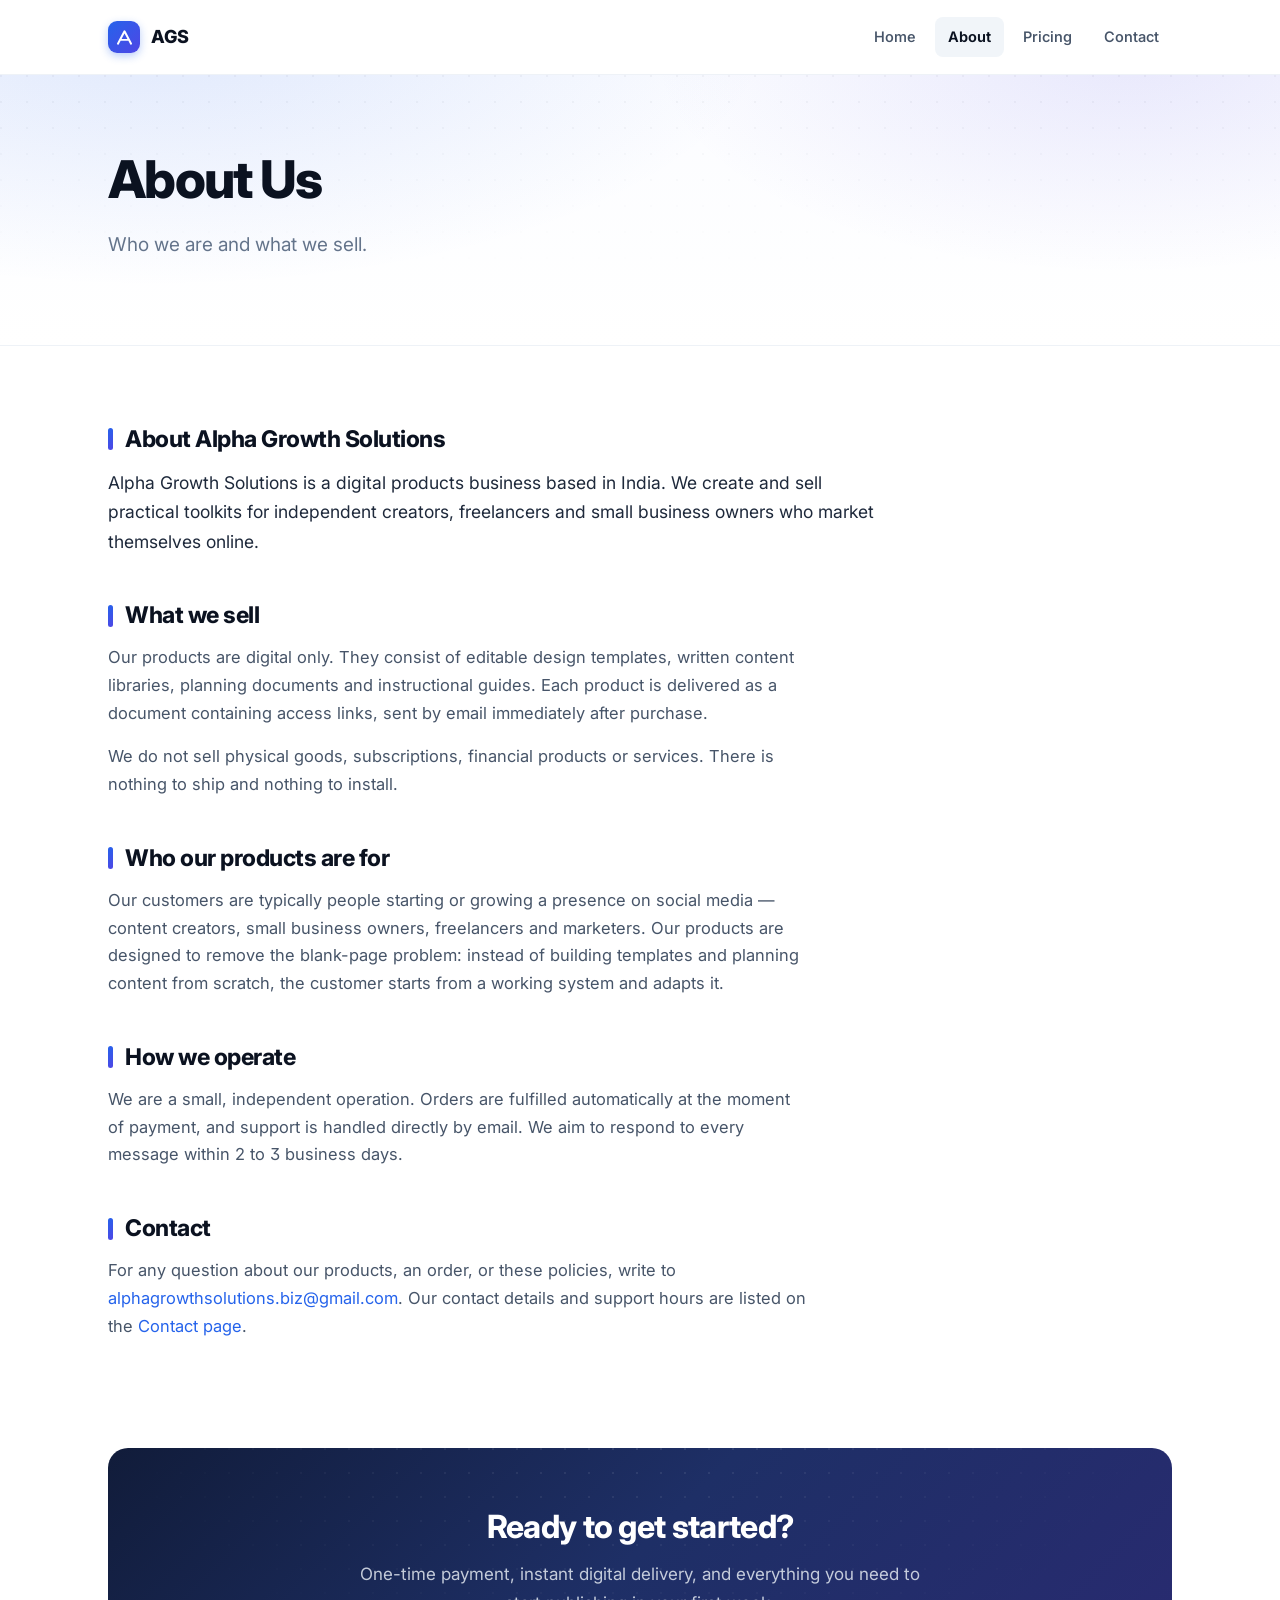
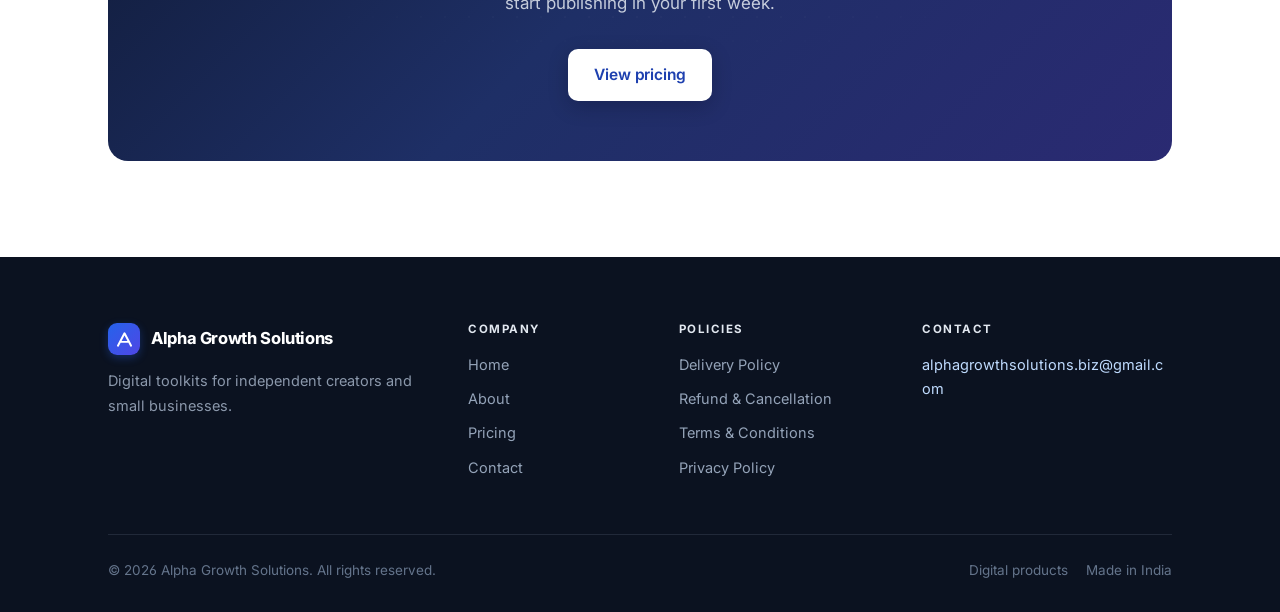
==== commit b729978c: "New logo: Apex mark with AGS wordmark; add SVG and PNG favicons" ====
--- a/about.html
+++ b/about.html
@@ -6,6 +6,9 @@
 <title>About Us &middot; Alpha Growth Solutions</title>
 <meta name="description" content="About Alpha Growth Solutions &mdash; who we are and what we sell.">
 <meta name="theme-color" content="#2563eb">
+<link rel="icon" type="image/svg+xml" href="assets/favicon.svg">
+<link rel="alternate icon" type="image/png" href="assets/favicon-180.png">
+<link rel="apple-touch-icon" href="assets/favicon-180.png">
 <link rel="preconnect" href="https://fonts.googleapis.com">
 <link rel="preconnect" href="https://fonts.gstatic.com" crossorigin>
 <link rel="stylesheet" href="https://fonts.googleapis.com/css2?family=Inter:wght@400;500;600;700;800&display=swap">
@@ -14,9 +17,9 @@
 <body>
 <header class="site-header">
   <div class="wrap header-inner">
-    <a class="brand" href="index.html">
-      <span class="brand-mark"><span>A</span></span>
-      Alpha Growth Solutions
+    <a class="brand" href="index.html" aria-label="Alpha Growth Solutions">
+      <span class="brand-mark"><svg viewBox="0 0 32 32" fill="none" stroke="#fff" stroke-width="3" stroke-linecap="round" stroke-linejoin="round" aria-hidden="true"><path d="M6 25.5 16 6.5 26 25.5"/><path d="M10.7 19.6h10.6"/></svg></span>
+      <span class="brand-word">AGS</span>
     </a>
     <nav class="nav"><a href="index.html">Home</a>
         <a href="about.html" class="active">About</a>
@@ -79,7 +82,7 @@
     <div class="footer-grid">
       <div>
         <div class="footer-brand">
-          <span class="brand-mark"><span>A</span></span>
+          <span class="brand-mark"><svg viewBox="0 0 32 32" fill="none" stroke="#fff" stroke-width="3" stroke-linecap="round" stroke-linejoin="round" aria-hidden="true"><path d="M6 25.5 16 6.5 26 25.5"/><path d="M10.7 19.6h10.6"/></svg></span>
           Alpha Growth Solutions
         </div>
         <p class="footer-text">Digital toolkits for independent creators and small businesses.</p>
--- a/assets/styles.css
+++ b/assets/styles.css
@@ -106,7 +106,8 @@
   display:grid;place-items:center;flex:0 0 auto;
   box-shadow:0 3px 9px rgba(37,99,235,.32);
 }
-.brand-mark span{color:#fff;font-weight:800;font-size:14px;letter-spacing:-.03em}
+.brand-mark svg{width:21px;height:21px;display:block}
+.brand-word{font-weight:800;font-size:18px;letter-spacing:.01em;color:var(--ink)}
 
 .nav{display:flex;align-items:center;gap:6px;flex-wrap:wrap}
 .nav a{
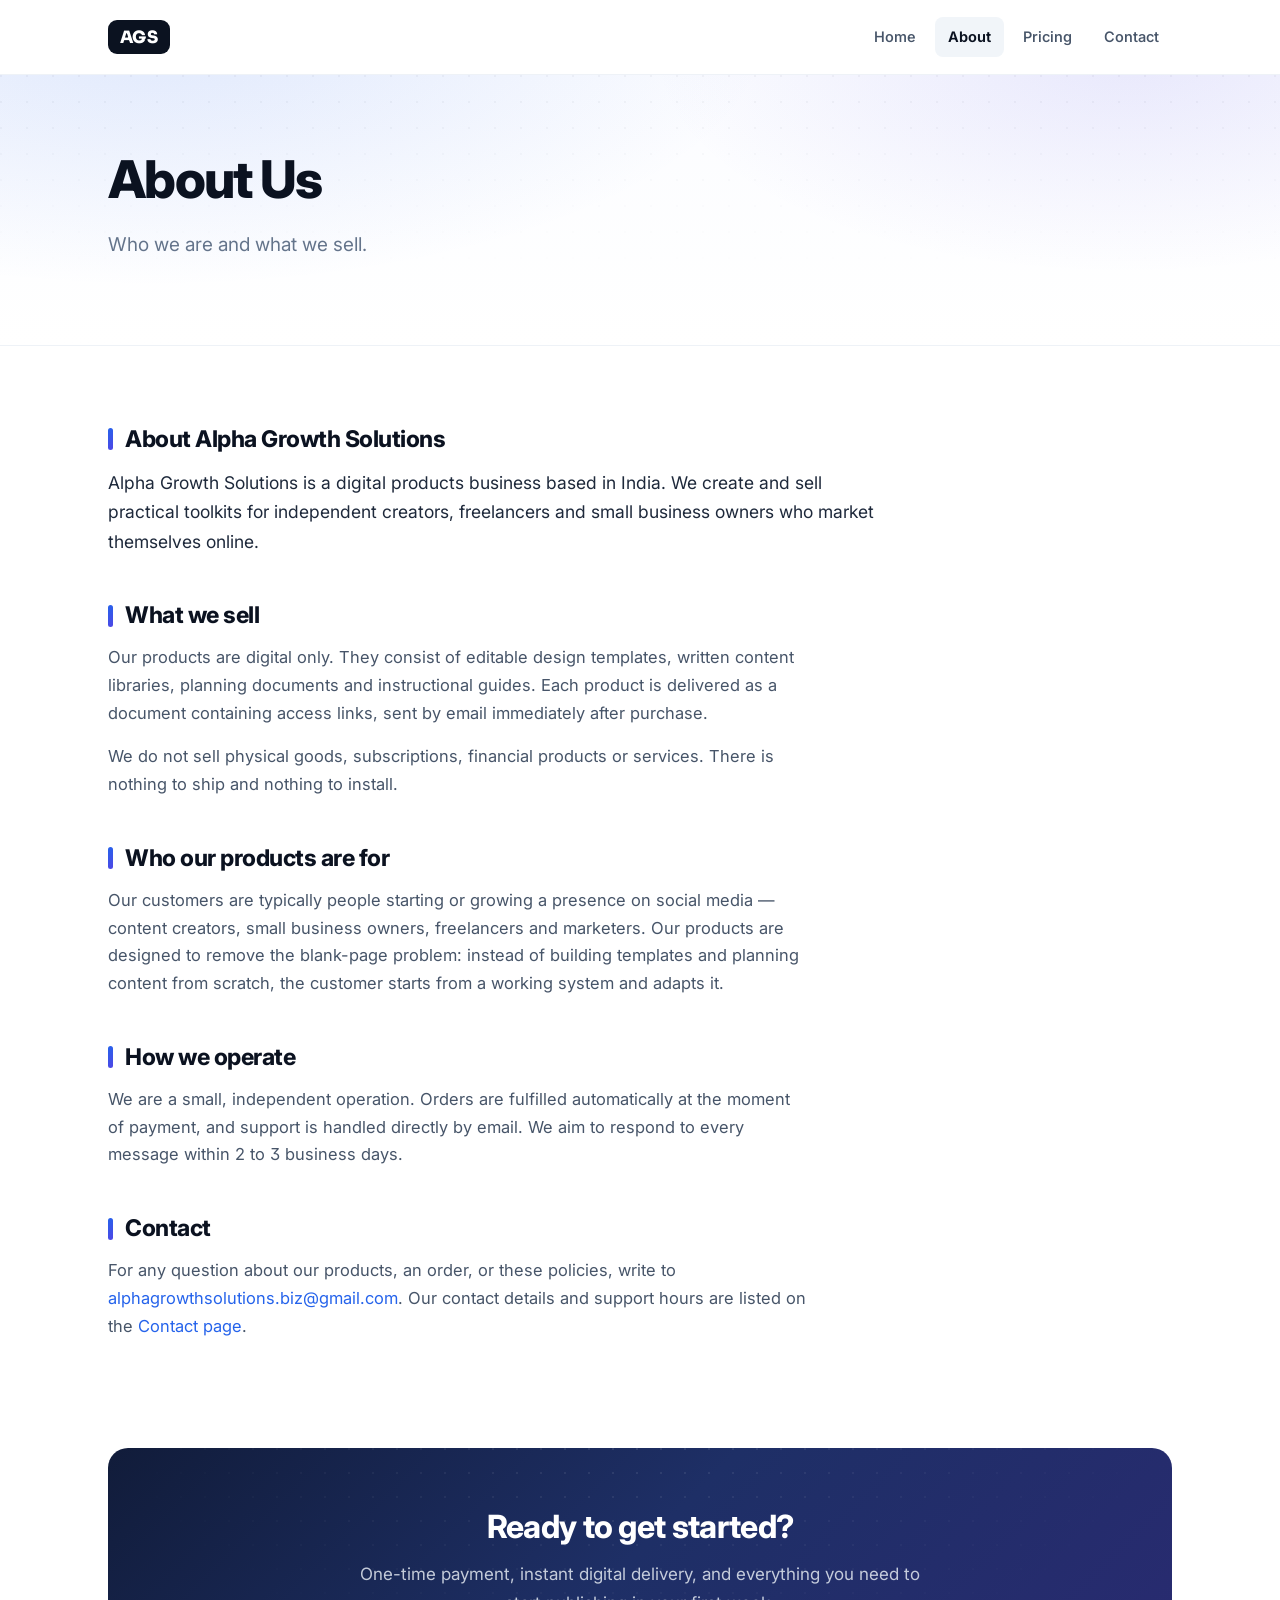
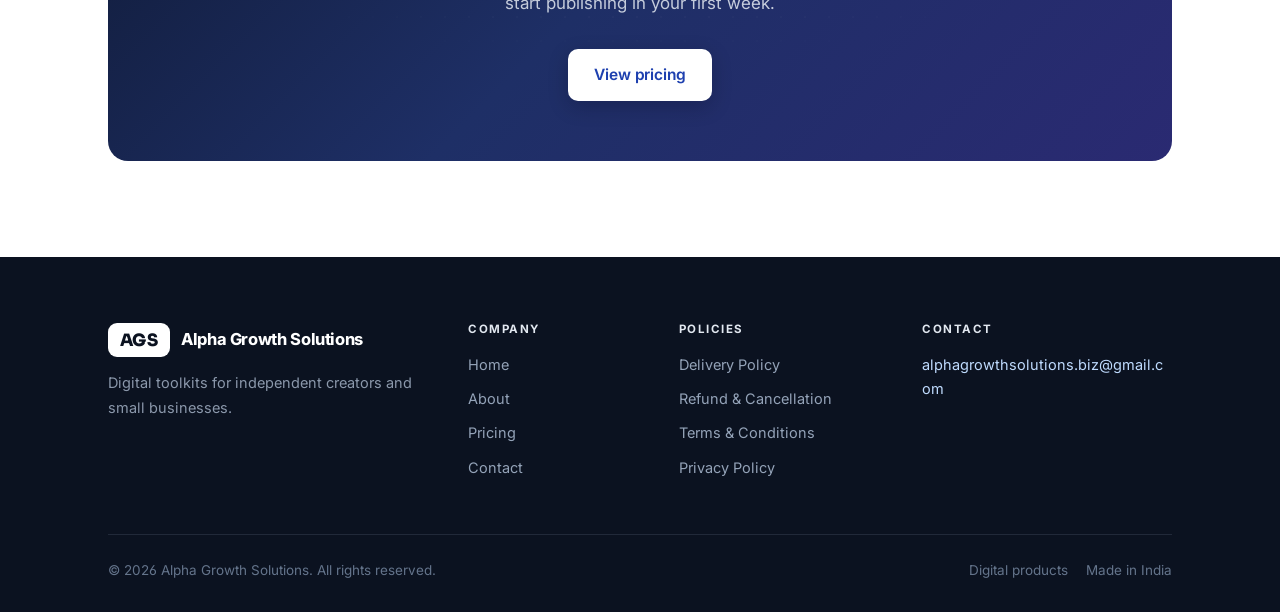
==== commit 54ab0b9d: "Logo: bold AGS badge in Sora, black chip with white type; inverted variant on dark footer" ====
--- a/about.html
+++ b/about.html
@@ -11,15 +11,14 @@
 <link rel="apple-touch-icon" href="assets/favicon-180.png">
 <link rel="preconnect" href="https://fonts.googleapis.com">
 <link rel="preconnect" href="https://fonts.gstatic.com" crossorigin>
-<link rel="stylesheet" href="https://fonts.googleapis.com/css2?family=Inter:wght@400;500;600;700;800&display=swap">
+<link rel="stylesheet" href="https://fonts.googleapis.com/css2?family=Inter:wght@400;500;600;700;800&family=Sora:wght@700;800&display=swap">
 <link rel="stylesheet" href="assets/styles.css">
 </head>
 <body>
 <header class="site-header">
   <div class="wrap header-inner">
     <a class="brand" href="index.html" aria-label="Alpha Growth Solutions">
-      <span class="brand-mark"><svg viewBox="0 0 32 32" fill="none" stroke="#fff" stroke-width="3" stroke-linecap="round" stroke-linejoin="round" aria-hidden="true"><path d="M6 25.5 16 6.5 26 25.5"/><path d="M10.7 19.6h10.6"/></svg></span>
-      <span class="brand-word">AGS</span>
+      <span class="ags-badge">AGS</span>
     </a>
     <nav class="nav"><a href="index.html">Home</a>
         <a href="about.html" class="active">About</a>
@@ -82,7 +81,7 @@
     <div class="footer-grid">
       <div>
         <div class="footer-brand">
-          <span class="brand-mark"><svg viewBox="0 0 32 32" fill="none" stroke="#fff" stroke-width="3" stroke-linecap="round" stroke-linejoin="round" aria-hidden="true"><path d="M6 25.5 16 6.5 26 25.5"/><path d="M10.7 19.6h10.6"/></svg></span>
+          <span class="ags-badge inv">AGS</span>
           Alpha Growth Solutions
         </div>
         <p class="footer-text">Digital toolkits for independent creators and small businesses.</p>
--- a/assets/styles.css
+++ b/assets/styles.css
@@ -101,13 +101,16 @@
   font-weight:750;font-size:16.5px;color:var(--ink);letter-spacing:-.022em;
 }
 .brand:hover{color:var(--ink)}
-.brand-mark{
-  width:32px;height:32px;border-radius:9px;background:var(--grad);
-  display:grid;place-items:center;flex:0 0 auto;
-  box-shadow:0 3px 9px rgba(37,99,235,.32);
-}
-.brand-mark svg{width:21px;height:21px;display:block}
-.brand-word{font-weight:800;font-size:18px;letter-spacing:.01em;color:var(--ink)}
+/* AGS badge — black chip, white type. The inverted variant is REQUIRED on the
+   dark footer, where a near-black chip would otherwise disappear. */
+.ags-badge{
+  display:inline-flex;align-items:center;justify-content:center;
+  font-family:"Sora",Inter,system-ui,sans-serif;
+  font-weight:800;font-size:17px;letter-spacing:.02em;line-height:1;
+  background:var(--ink);color:#fff;
+  height:34px;padding:0 12px;border-radius:9px;flex:0 0 auto;
+}
+.ags-badge.inv{background:#fff;color:var(--ink)}
 
 .nav{display:flex;align-items:center;gap:6px;flex-wrap:wrap}
 .nav a{
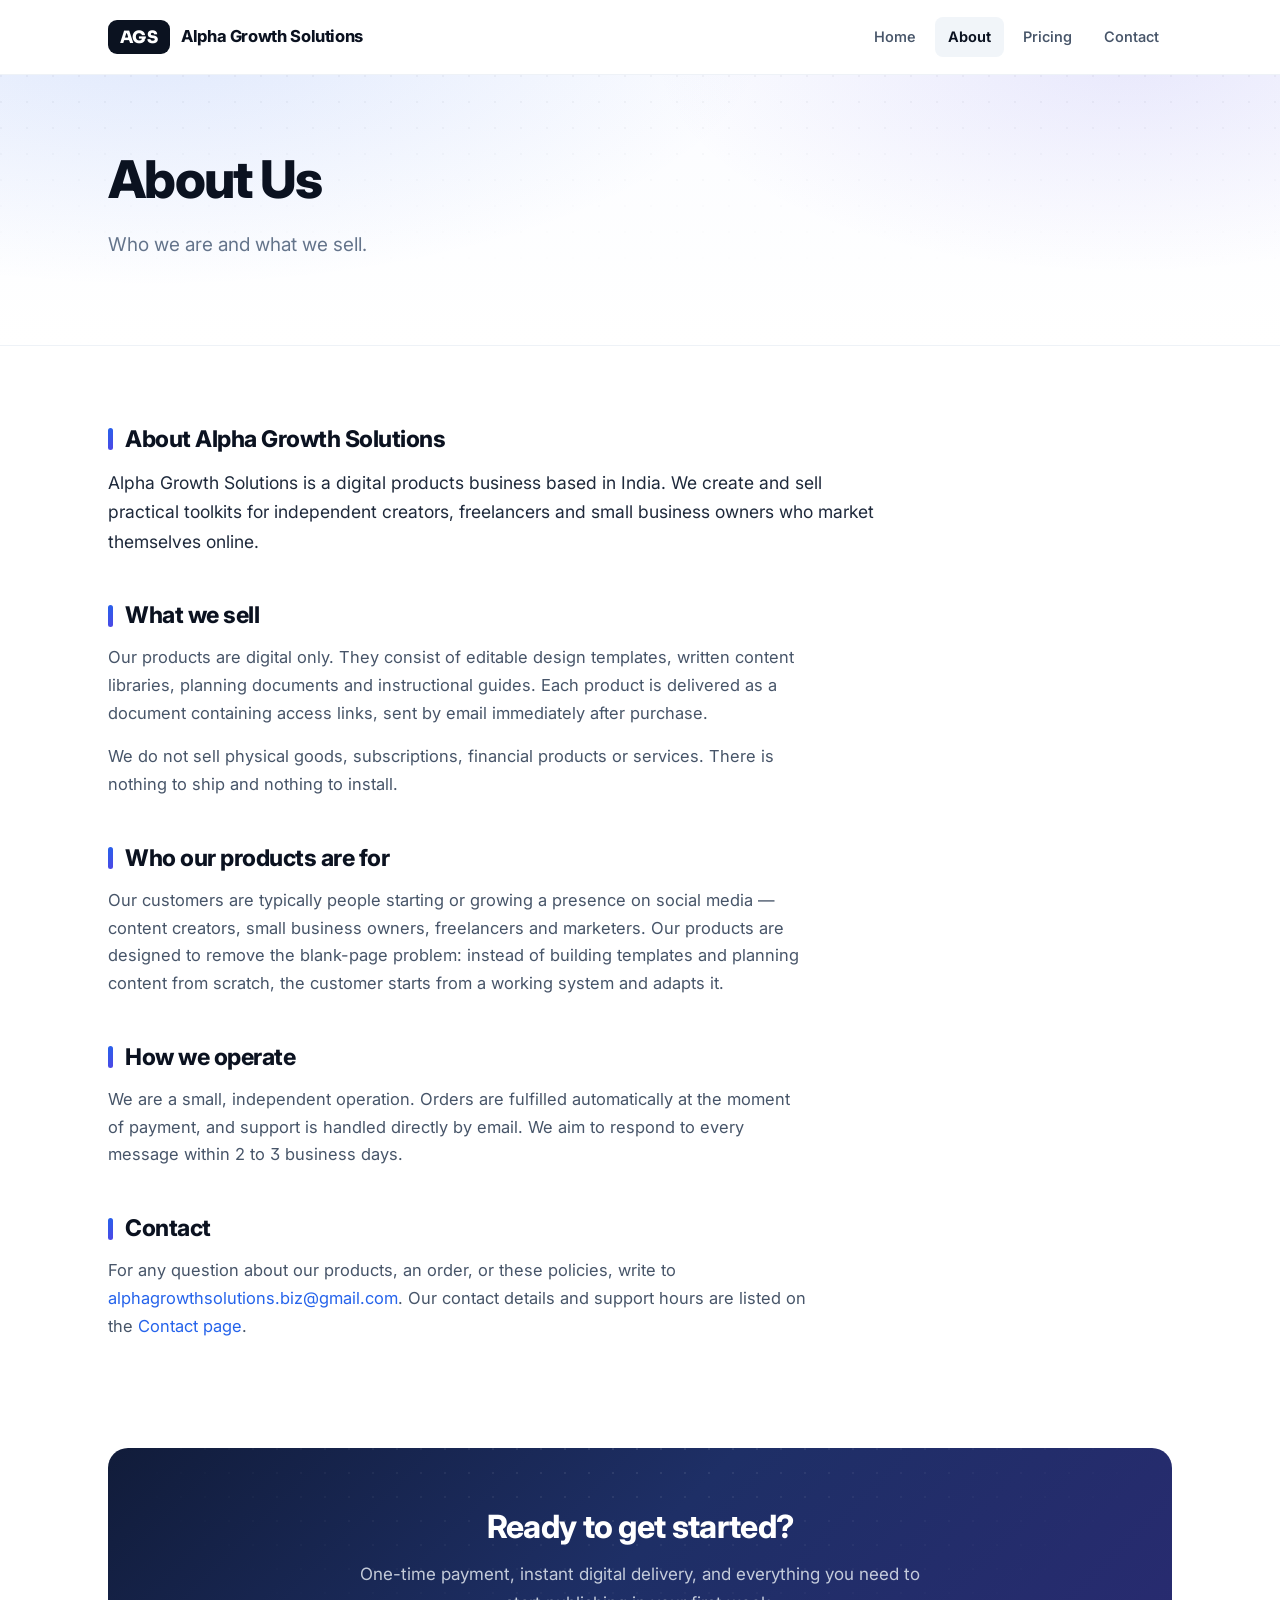
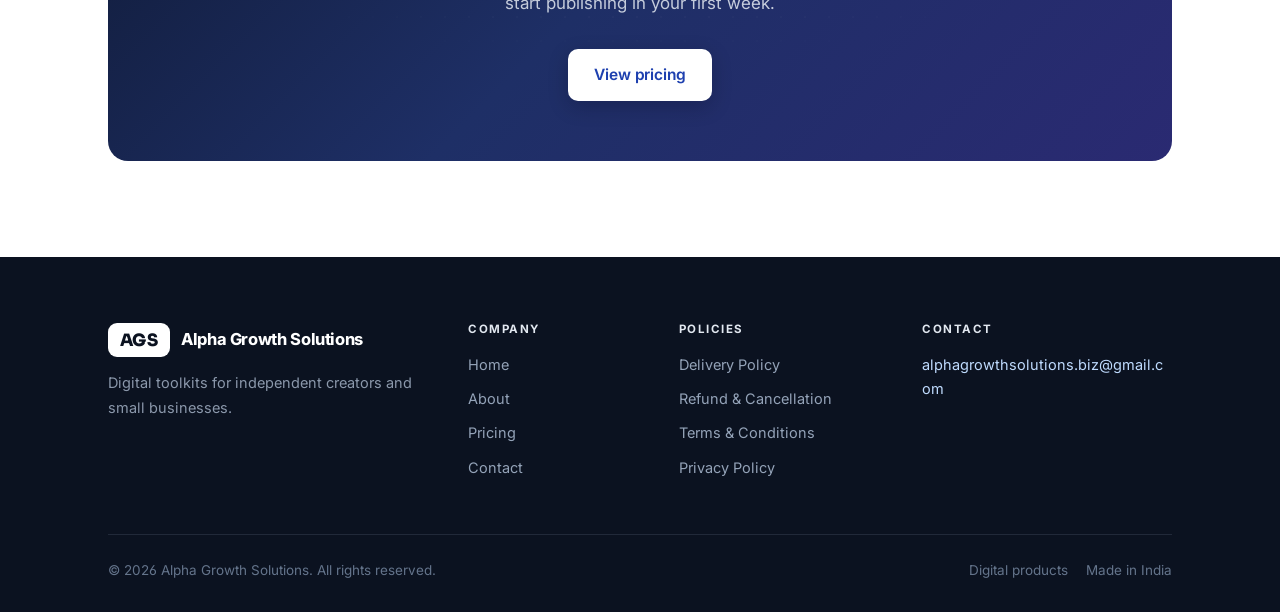
==== commit db42aaef: "Header: AGS badge alongside full Alpha Growth Solutions wordmark" ====
--- a/about.html
+++ b/about.html
@@ -17,8 +17,9 @@
 <body>
 <header class="site-header">
   <div class="wrap header-inner">
-    <a class="brand" href="index.html" aria-label="Alpha Growth Solutions">
+    <a class="brand" href="index.html">
       <span class="ags-badge">AGS</span>
+      <span class="brand-name">Alpha Growth Solutions</span>
     </a>
     <nav class="nav"><a href="index.html">Home</a>
         <a href="about.html" class="active">About</a>
--- a/assets/styles.css
+++ b/assets/styles.css
@@ -111,6 +111,7 @@
   height:34px;padding:0 12px;border-radius:9px;flex:0 0 auto;
 }
 .ags-badge.inv{background:#fff;color:var(--ink)}
+.brand-name{font-weight:750;font-size:16.5px;letter-spacing:-.022em;color:var(--ink)}
 
 .nav{display:flex;align-items:center;gap:6px;flex-wrap:wrap}
 .nav a{
@@ -388,6 +389,8 @@
   .header-inner{min-height:auto;padding:13px 0;gap:12px}
   .nav{gap:2px}
   .nav a{padding:7px 10px;font-size:14px}
+  .ags-badge{height:30px;padding:0 10px;font-size:15px}
+  .brand-name{font-size:15px}
   .cta{padding:44px 26px;margin-top:62px;border-radius:16px}
   .product-card .pc-head,.product-card .pc-body{padding-left:24px;padding-right:24px}
   .footer-grid{grid-template-columns:1fr;gap:30px}
